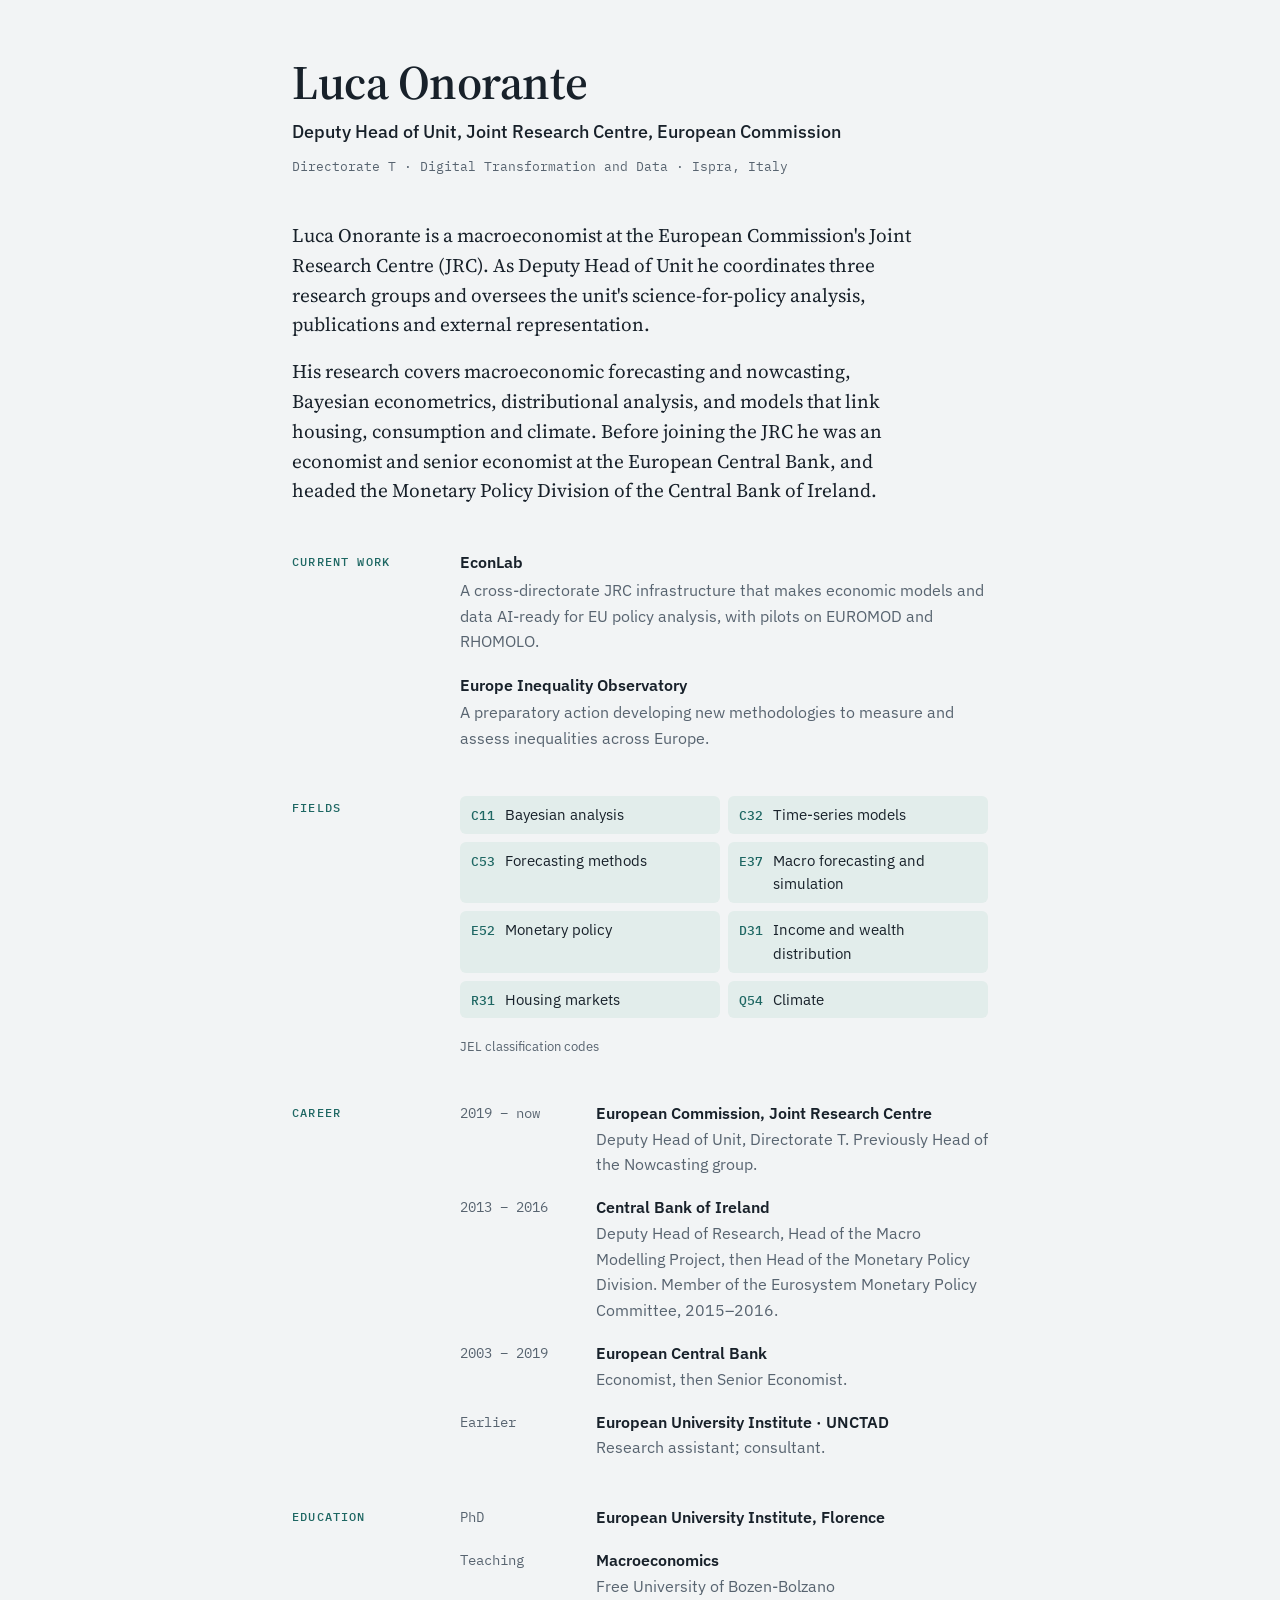
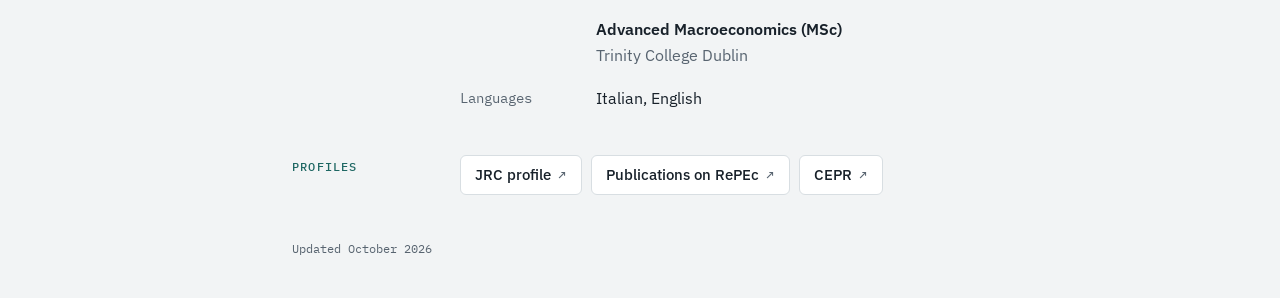
==== index.html @ 040b21ba "Add personal bio page Co-Authored-By: Claude Opus 5.5 <noreply@anthropic.com> Claude-Session: https:" ====
<!doctype html>
<html lang="en">
<head>
<meta charset="utf-8">
<meta name="viewport" content="width=device-width, initial-scale=1, viewport-fit=cover">
<meta name="description" content="Luca Onorante, macroeconomist at the European Commission's Joint Research Centre.">
<style>*,*::before,*::after{box-sizing:border-box}body{margin:0}img{max-width:100%}</style>
<title>Luca Onorante</title>
<link rel="preconnect" href="https://fonts.googleapis.com">
<link rel="preconnect" href="https://fonts.gstatic.com" crossorigin>
<link rel="stylesheet" href="https://fonts.googleapis.com/css2?family=IBM+Plex+Mono:wght@400;500&family=IBM+Plex+Sans:wght@400;500;600&family=Source+Serif+4:opsz,wght@8..60,500;8..60,600&display=swap">
<style>
/* Layout: one centred column read like a CV; section label on the left, content on the right; stacks to one column on phones */
:root {
  --bg: #F2F4F5;
  --surface: #FFFFFF;
  --ink: #18212A;
  --muted: #586470;
  --line: #D8DEE2;
  --accent: #1E6763;
  --chip: #E2EDEB;
  --f-display: "Source Serif 4", Georgia, "Times New Roman", serif;
  --f-body: "IBM Plex Sans", system-ui, -apple-system, "Segoe UI", sans-serif;
  --f-mono: "IBM Plex Mono", ui-monospace, "SFMono-Regular", Menlo, monospace;
}
@media (prefers-color-scheme: dark) {
  :root:not([data-theme="light"]) {
    --bg: #11161B; --surface: #172027; --ink: #E3E8EC; --muted: #9AA6B0;
    --line: #29333C; --accent: #74C2BA; --chip: #1B2D2C; color-scheme: dark;
  }
}
:root[data-theme="dark"] {
  --bg: #11161B; --surface: #172027; --ink: #E3E8EC; --muted: #9AA6B0;
  --line: #29333C; --accent: #74C2BA; --chip: #1B2D2C; color-scheme: dark;
}

body {
  background: var(--bg);
  color: var(--ink);
  font-family: var(--f-body);
  font-size: 16px;
  line-height: 1.6;
}
.wrap {
  max-width: 46rem;
  margin: 0 auto;
  padding-inline: 20px;
  padding-block: 3.5rem 2.5rem;
  display: grid;
  gap: 2.75rem;
}

header { display: grid; gap: 0.6rem; }
h1 {
  font-family: var(--f-display);
  font-weight: 600;
  font-size: clamp(2.2rem, 6vw, 3rem);
  line-height: 1.1;
  letter-spacing: -0.01em;
  margin: 0;
  text-wrap: balance;
}
.role { margin: 0; font-size: 1.1rem; font-weight: 500; }
.meta {
  margin: 0;
  font-family: var(--f-mono);
  font-size: 0.82rem;
  color: var(--muted);
}

.about {
  margin: 0;
  font-family: var(--f-display);
  font-size: 1.2rem;
  line-height: 1.55;
  max-width: 62ch;
}
.about p { margin: 0 0 0.9em; }
.about p:last-child { margin-bottom: 0; }

section {
  display: grid;
  grid-template-columns: 9rem minmax(0, 1fr);
  gap: 1.5rem;
}
h2 {
  margin: 0.2rem 0 0;
  font-family: var(--f-mono);
  font-weight: 500;
  font-size: 0.74rem;
  text-transform: uppercase;
  letter-spacing: 0.1em;
  color: var(--accent);
}
.body { min-width: 0; display: grid; gap: 1.1rem; }

.rows { list-style: none; margin: 0; padding: 0; display: grid; gap: 1.1rem; }
.rows li {
  display: grid;
  grid-template-columns: 7.5rem minmax(0, 1fr);
  gap: 1rem;
}
.when {
  font-family: var(--f-mono);
  font-size: 0.85rem;
  color: var(--muted);
  font-variant-numeric: tabular-nums;
  padding-top: 0.12rem;
}
.what { min-width: 0; }
.what strong { display: block; font-weight: 600; }
.what span { color: var(--muted); }

.project strong { display: block; font-weight: 600; }
.project p { margin: 0.15rem 0 0; color: var(--muted); }

.jel {
  list-style: none; margin: 0; padding: 0;
  display: grid;
  grid-template-columns: repeat(2, minmax(0, 1fr));
  gap: 0.5rem;
}
.jel li {
  display: flex;
  align-items: baseline;
  gap: 0.6rem;
  background: var(--chip);
  border-radius: 6px;
  padding: 0.45rem 0.7rem;
  font-size: 0.92rem;
  min-width: 0;
}
.jel code {
  font-family: var(--f-mono);
  font-size: 0.8rem;
  font-weight: 500;
  color: var(--accent);
}
.note { margin: 0; font-size: 0.82rem; color: var(--muted); }

.links { list-style: none; margin: 0; padding: 0; display: flex; flex-wrap: wrap; gap: 0.6rem; }
.links a {
  display: inline-flex;
  align-items: center;
  gap: 0.4rem;
  padding: 0.45rem 0.85rem;
  border: 1px solid var(--line);
  border-radius: 6px;
  background: var(--surface);
  color: var(--ink);
  text-decoration: none;
  font-weight: 500;
  font-size: 0.92rem;
}
.links a:hover { border-color: var(--accent); color: var(--accent); }
a:focus-visible { outline: 2px solid var(--accent); outline-offset: 2px; }
.links a::after { content: "↗"; font-size: 0.8em; color: var(--muted); }

footer {
  font-family: var(--f-mono);
  font-size: 0.75rem;
  color: var(--muted);
}

@media (max-width: 640px) {
  .wrap { padding-block: 2.5rem 2rem; gap: 2.25rem; }
  section { grid-template-columns: minmax(0, 1fr); gap: 0.75rem; }
  .rows li { grid-template-columns: minmax(0, 1fr); gap: 0.1rem; }
  .jel { grid-template-columns: minmax(0, 1fr); }
  .about { font-size: 1.1rem; }
}
</style>
</head>
<body>

<main class="wrap">
  <header>
    <h1>Luca Onorante</h1>
    <p class="role">Deputy Head of Unit, Joint Research Centre, European Commission</p>
    <p class="meta">Directorate T · Digital Transformation and Data · Ispra, Italy</p>
  </header>

  <div class="about">
    <p>Luca Onorante is a macroeconomist at the European Commission's Joint Research Centre (JRC). As Deputy Head of Unit he coordinates three research groups and oversees the unit's science-for-policy analysis, publications and external representation.</p>
    <p>His research covers macroeconomic forecasting and nowcasting, Bayesian econometrics, distributional analysis, and models that link housing, consumption and climate. Before joining the JRC he was an economist and senior economist at the European Central Bank, and headed the Monetary Policy Division of the Central Bank of Ireland.</p>
  </div>

  <section>
    <h2>Current work</h2>
    <div class="body">
      <div class="project">
        <strong>EconLab</strong>
        <p>A cross-directorate JRC infrastructure that makes economic models and data AI-ready for EU policy analysis, with pilots on EUROMOD and RHOMOLO.</p>
      </div>
      <div class="project">
        <strong>Europe Inequality Observatory</strong>
        <p>A preparatory action developing new methodologies to measure and assess inequalities across Europe.</p>
      </div>
    </div>
  </section>

  <section>
    <h2>Fields</h2>
    <div class="body">
      <ul class="jel">
        <li><code>C11</code> Bayesian analysis</li>
        <li><code>C32</code> Time-series models</li>
        <li><code>C53</code> Forecasting methods</li>
        <li><code>E37</code> Macro forecasting and simulation</li>
        <li><code>E52</code> Monetary policy</li>
        <li><code>D31</code> Income and wealth distribution</li>
        <li><code>R31</code> Housing markets</li>
        <li><code>Q54</code> Climate</li>
      </ul>
      <p class="note">JEL classification codes</p>
    </div>
  </section>

  <section>
    <h2>Career</h2>
    <div class="body">
      <ol class="rows">
        <li>
          <span class="when">2019 – now</span>
          <div class="what"><strong>European Commission, Joint Research Centre</strong><span>Deputy Head of Unit, Directorate T. Previously Head of the Nowcasting group.</span></div>
        </li>
        <li>
          <span class="when">2013 – 2016</span>
          <div class="what"><strong>Central Bank of Ireland</strong><span>Deputy Head of Research, Head of the Macro Modelling Project, then Head of the Monetary Policy Division. Member of the Eurosystem Monetary Policy Committee, 2015–2016.</span></div>
        </li>
        <li>
          <span class="when">2003 – 2019</span>
          <div class="what"><strong>European Central Bank</strong><span>Economist, then Senior Economist.</span></div>
        </li>
        <li>
          <span class="when">Earlier</span>
          <div class="what"><strong>European University Institute · UNCTAD</strong><span>Research assistant; consultant.</span></div>
        </li>
      </ol>
    </div>
  </section>

  <section>
    <h2>Education</h2>
    <div class="body">
      <ol class="rows">
        <li>
          <span class="when">PhD</span>
          <div class="what"><strong>European University Institute, Florence</strong></div>
        </li>
        <li>
          <span class="when">Teaching</span>
          <div class="what"><strong>Macroeconomics</strong><span>Free University of Bozen-Bolzano</span></div>
        </li>
        <li>
          <span class="when"></span>
          <div class="what"><strong>Advanced Macroeconomics (MSc)</strong><span>Trinity College Dublin</span></div>
        </li>
        <li>
          <span class="when">Languages</span>
          <div class="what">Italian, English</div>
        </li>
      </ol>
    </div>
  </section>

  <section>
    <h2>Profiles</h2>
    <div class="body">
      <ul class="links">
        <li><a href="https://joint-research-centre.ec.europa.eu/luca-onorante_en" target="_blank" rel="noopener">JRC profile</a></li>
        <li><a href="https://ideas.repec.org/e/pon21.html" target="_blank" rel="noopener">Publications on RePEc</a></li>
        <li><a href="https://cepr.org/about/people/luca-onorante" target="_blank" rel="noopener">CEPR</a></li>
      </ul>
    </div>
  </section>

  <footer>Updated October 2026</footer>
</main>
</body>
</html>
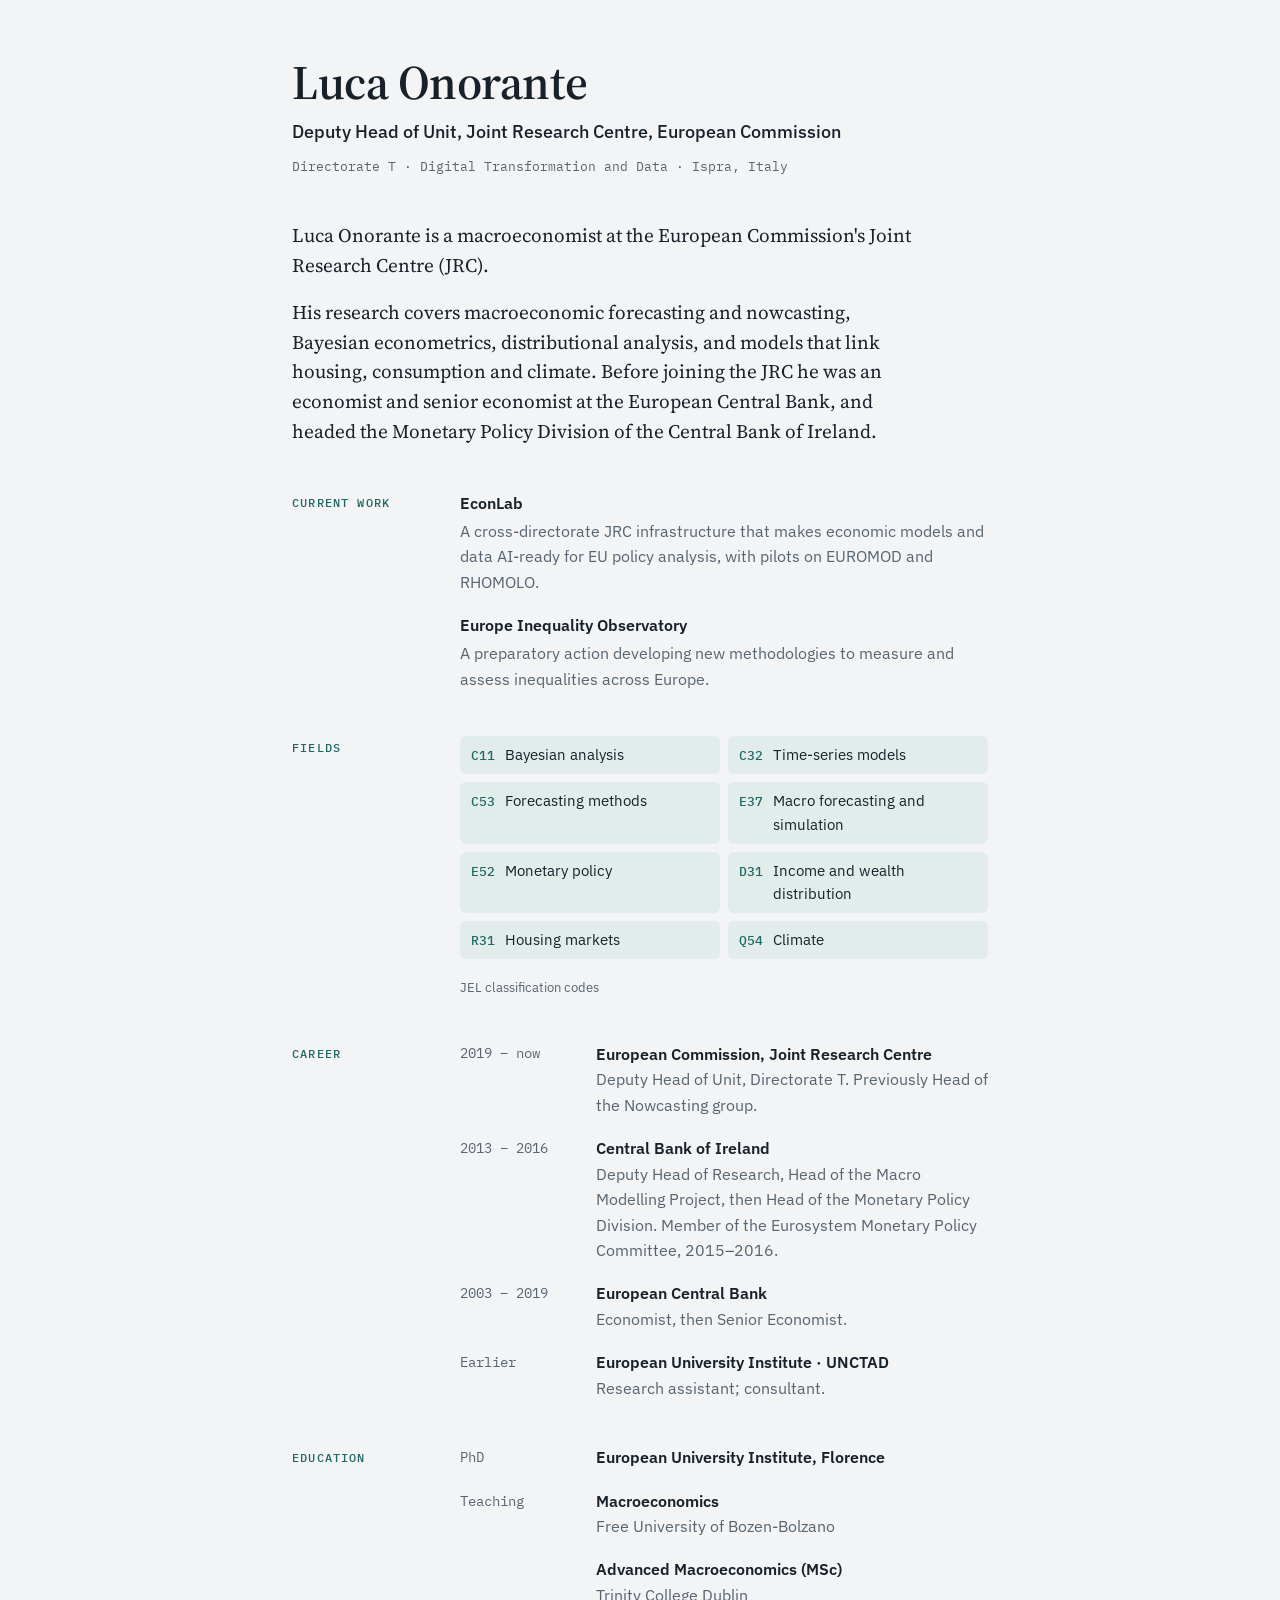
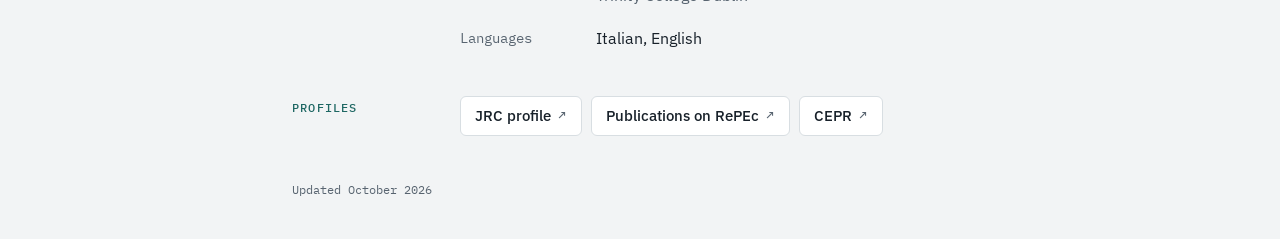
==== commit ee438e8d: "Update biography section for Luca Onorante Shortened the description of Luca Onorante's role." ====
--- a/index.html
+++ b/index.html
@@ -181,7 +181,7 @@
   </header>
 
   <div class="about">
-    <p>Luca Onorante is a macroeconomist at the European Commission's Joint Research Centre (JRC). As Deputy Head of Unit he coordinates three research groups and oversees the unit's science-for-policy analysis, publications and external representation.</p>
+    <p>Luca Onorante is a macroeconomist at the European Commission's Joint Research Centre (JRC). </p>
     <p>His research covers macroeconomic forecasting and nowcasting, Bayesian econometrics, distributional analysis, and models that link housing, consumption and climate. Before joining the JRC he was an economist and senior economist at the European Central Bank, and headed the Monetary Policy Division of the Central Bank of Ireland.</p>
   </div>
 
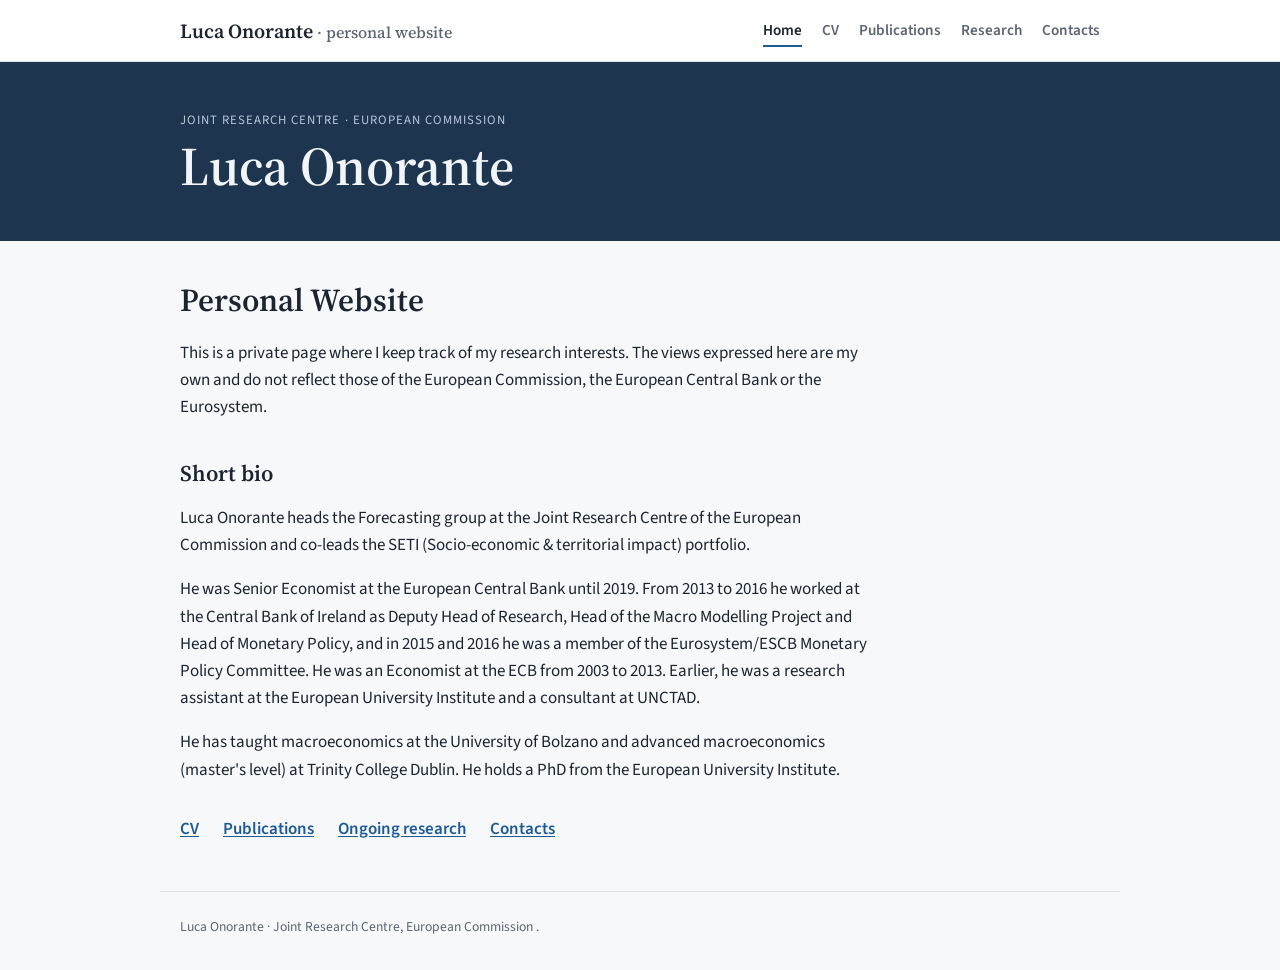
==== commit cdfee53d: "Replace bio page with a copy of the Google Site Home, CV, Publications, Research and Contacts pages " ====
--- a/index.html
+++ b/index.html
@@ -2,280 +2,45 @@
 <html lang="en">
 <head>
 <meta charset="utf-8">
-<meta name="viewport" content="width=device-width, initial-scale=1, viewport-fit=cover">
-<meta name="description" content="Luca Onorante, macroeconomist at the European Commission's Joint Research Centre.">
-<style>*,*::before,*::after{box-sizing:border-box}body{margin:0}img{max-width:100%}</style>
-<title>Luca Onorante</title>
+<meta name="viewport" content="width=device-width, initial-scale=1">
+<title>Luca Onorante - personal website</title>
+<meta name="description" content="Personal website of Luca Onorante, economist at the Joint Research Centre of the European Commission.">
 <link rel="preconnect" href="https://fonts.googleapis.com">
 <link rel="preconnect" href="https://fonts.gstatic.com" crossorigin>
-<link rel="stylesheet" href="https://fonts.googleapis.com/css2?family=IBM+Plex+Mono:wght@400;500&family=IBM+Plex+Sans:wght@400;500;600&family=Source+Serif+4:opsz,wght@8..60,500;8..60,600&display=swap">
-<style>
-/* Layout: one centred column read like a CV; section label on the left, content on the right; stacks to one column on phones */
-:root {
-  --bg: #F2F4F5;
-  --surface: #FFFFFF;
-  --ink: #18212A;
-  --muted: #586470;
-  --line: #D8DEE2;
-  --accent: #1E6763;
-  --chip: #E2EDEB;
-  --f-display: "Source Serif 4", Georgia, "Times New Roman", serif;
-  --f-body: "IBM Plex Sans", system-ui, -apple-system, "Segoe UI", sans-serif;
-  --f-mono: "IBM Plex Mono", ui-monospace, "SFMono-Regular", Menlo, monospace;
-}
-@media (prefers-color-scheme: dark) {
-  :root:not([data-theme="light"]) {
-    --bg: #11161B; --surface: #172027; --ink: #E3E8EC; --muted: #9AA6B0;
-    --line: #29333C; --accent: #74C2BA; --chip: #1B2D2C; color-scheme: dark;
-  }
-}
-:root[data-theme="dark"] {
-  --bg: #11161B; --surface: #172027; --ink: #E3E8EC; --muted: #9AA6B0;
-  --line: #29333C; --accent: #74C2BA; --chip: #1B2D2C; color-scheme: dark;
-}
-
-body {
-  background: var(--bg);
-  color: var(--ink);
-  font-family: var(--f-body);
-  font-size: 16px;
-  line-height: 1.6;
-}
-.wrap {
-  max-width: 46rem;
-  margin: 0 auto;
-  padding-inline: 20px;
-  padding-block: 3.5rem 2.5rem;
-  display: grid;
-  gap: 2.75rem;
-}
-
-header { display: grid; gap: 0.6rem; }
-h1 {
-  font-family: var(--f-display);
-  font-weight: 600;
-  font-size: clamp(2.2rem, 6vw, 3rem);
-  line-height: 1.1;
-  letter-spacing: -0.01em;
-  margin: 0;
-  text-wrap: balance;
-}
-.role { margin: 0; font-size: 1.1rem; font-weight: 500; }
-.meta {
-  margin: 0;
-  font-family: var(--f-mono);
-  font-size: 0.82rem;
-  color: var(--muted);
-}
-
-.about {
-  margin: 0;
-  font-family: var(--f-display);
-  font-size: 1.2rem;
-  line-height: 1.55;
-  max-width: 62ch;
-}
-.about p { margin: 0 0 0.9em; }
-.about p:last-child { margin-bottom: 0; }
-
-section {
-  display: grid;
-  grid-template-columns: 9rem minmax(0, 1fr);
-  gap: 1.5rem;
-}
-h2 {
-  margin: 0.2rem 0 0;
-  font-family: var(--f-mono);
-  font-weight: 500;
-  font-size: 0.74rem;
-  text-transform: uppercase;
-  letter-spacing: 0.1em;
-  color: var(--accent);
-}
-.body { min-width: 0; display: grid; gap: 1.1rem; }
-
-.rows { list-style: none; margin: 0; padding: 0; display: grid; gap: 1.1rem; }
-.rows li {
-  display: grid;
-  grid-template-columns: 7.5rem minmax(0, 1fr);
-  gap: 1rem;
-}
-.when {
-  font-family: var(--f-mono);
-  font-size: 0.85rem;
-  color: var(--muted);
-  font-variant-numeric: tabular-nums;
-  padding-top: 0.12rem;
-}
-.what { min-width: 0; }
-.what strong { display: block; font-weight: 600; }
-.what span { color: var(--muted); }
-
-.project strong { display: block; font-weight: 600; }
-.project p { margin: 0.15rem 0 0; color: var(--muted); }
-
-.jel {
-  list-style: none; margin: 0; padding: 0;
-  display: grid;
-  grid-template-columns: repeat(2, minmax(0, 1fr));
-  gap: 0.5rem;
-}
-.jel li {
-  display: flex;
-  align-items: baseline;
-  gap: 0.6rem;
-  background: var(--chip);
-  border-radius: 6px;
-  padding: 0.45rem 0.7rem;
-  font-size: 0.92rem;
-  min-width: 0;
-}
-.jel code {
-  font-family: var(--f-mono);
-  font-size: 0.8rem;
-  font-weight: 500;
-  color: var(--accent);
-}
-.note { margin: 0; font-size: 0.82rem; color: var(--muted); }
-
-.links { list-style: none; margin: 0; padding: 0; display: flex; flex-wrap: wrap; gap: 0.6rem; }
-.links a {
-  display: inline-flex;
-  align-items: center;
-  gap: 0.4rem;
-  padding: 0.45rem 0.85rem;
-  border: 1px solid var(--line);
-  border-radius: 6px;
-  background: var(--surface);
-  color: var(--ink);
-  text-decoration: none;
-  font-weight: 500;
-  font-size: 0.92rem;
-}
-.links a:hover { border-color: var(--accent); color: var(--accent); }
-a:focus-visible { outline: 2px solid var(--accent); outline-offset: 2px; }
-.links a::after { content: "↗"; font-size: 0.8em; color: var(--muted); }
-
-footer {
-  font-family: var(--f-mono);
-  font-size: 0.75rem;
-  color: var(--muted);
-}
-
-@media (max-width: 640px) {
-  .wrap { padding-block: 2.5rem 2rem; gap: 2.25rem; }
-  section { grid-template-columns: minmax(0, 1fr); gap: 0.75rem; }
-  .rows li { grid-template-columns: minmax(0, 1fr); gap: 0.1rem; }
-  .jel { grid-template-columns: minmax(0, 1fr); }
-  .about { font-size: 1.1rem; }
-}
-</style>
+<link rel="stylesheet" href="https://fonts.googleapis.com/css2?family=Source+Sans+3:wght@400;600&family=Source+Serif+4:opsz,wght@8..60,500;8..60,600&display=swap">
+<link rel="stylesheet" href="/style.css">
 </head>
 <body>
-
-<main class="wrap">
-  <header>
-    <h1>Luca Onorante</h1>
-    <p class="role">Deputy Head of Unit, Joint Research Centre, European Commission</p>
-    <p class="meta">Directorate T · Digital Transformation and Data · Ispra, Italy</p>
-  </header>
-
-  <div class="about">
-    <p>Luca Onorante is a macroeconomist at the European Commission's Joint Research Centre (JRC). </p>
-    <p>His research covers macroeconomic forecasting and nowcasting, Bayesian econometrics, distributional analysis, and models that link housing, consumption and climate. Before joining the JRC he was an economist and senior economist at the European Central Bank, and headed the Monetary Policy Division of the Central Bank of Ireland.</p>
+<a class="skip" href="#main">Skip to main content</a>
+<header class="site-header">
+  <div class="bar">
+    <a class="site-title" href="/">Luca Onorante<span> · personal website</span></a>
+    <nav aria-label="Main">
+<a href="/" aria-current="page">Home</a>
+<a href="/cv/">CV</a>
+<a href="/publications/">Publications</a>
+<a href="/research/">Research</a>
+<a href="/contacts/">Contacts</a>
+    </nav>
   </div>
-
-  <section>
-    <h2>Current work</h2>
-    <div class="body">
-      <div class="project">
-        <strong>EconLab</strong>
-        <p>A cross-directorate JRC infrastructure that makes economic models and data AI-ready for EU policy analysis, with pilots on EUROMOD and RHOMOLO.</p>
-      </div>
-      <div class="project">
-        <strong>Europe Inequality Observatory</strong>
-        <p>A preparatory action developing new methodologies to measure and assess inequalities across Europe.</p>
-      </div>
-    </div>
-  </section>
-
-  <section>
-    <h2>Fields</h2>
-    <div class="body">
-      <ul class="jel">
-        <li><code>C11</code> Bayesian analysis</li>
-        <li><code>C32</code> Time-series models</li>
-        <li><code>C53</code> Forecasting methods</li>
-        <li><code>E37</code> Macro forecasting and simulation</li>
-        <li><code>E52</code> Monetary policy</li>
-        <li><code>D31</code> Income and wealth distribution</li>
-        <li><code>R31</code> Housing markets</li>
-        <li><code>Q54</code> Climate</li>
-      </ul>
-      <p class="note">JEL classification codes</p>
-    </div>
-  </section>
-
-  <section>
-    <h2>Career</h2>
-    <div class="body">
-      <ol class="rows">
-        <li>
-          <span class="when">2019 – now</span>
-          <div class="what"><strong>European Commission, Joint Research Centre</strong><span>Deputy Head of Unit, Directorate T. Previously Head of the Nowcasting group.</span></div>
-        </li>
-        <li>
-          <span class="when">2013 – 2016</span>
-          <div class="what"><strong>Central Bank of Ireland</strong><span>Deputy Head of Research, Head of the Macro Modelling Project, then Head of the Monetary Policy Division. Member of the Eurosystem Monetary Policy Committee, 2015–2016.</span></div>
-        </li>
-        <li>
-          <span class="when">2003 – 2019</span>
-          <div class="what"><strong>European Central Bank</strong><span>Economist, then Senior Economist.</span></div>
-        </li>
-        <li>
-          <span class="when">Earlier</span>
-          <div class="what"><strong>European University Institute · UNCTAD</strong><span>Research assistant; consultant.</span></div>
-        </li>
-      </ol>
-    </div>
-  </section>
-
-  <section>
-    <h2>Education</h2>
-    <div class="body">
-      <ol class="rows">
-        <li>
-          <span class="when">PhD</span>
-          <div class="what"><strong>European University Institute, Florence</strong></div>
-        </li>
-        <li>
-          <span class="when">Teaching</span>
-          <div class="what"><strong>Macroeconomics</strong><span>Free University of Bozen-Bolzano</span></div>
-        </li>
-        <li>
-          <span class="when"></span>
-          <div class="what"><strong>Advanced Macroeconomics (MSc)</strong><span>Trinity College Dublin</span></div>
-        </li>
-        <li>
-          <span class="when">Languages</span>
-          <div class="what">Italian, English</div>
-        </li>
-      </ol>
-    </div>
-  </section>
-
-  <section>
-    <h2>Profiles</h2>
-    <div class="body">
-      <ul class="links">
-        <li><a href="https://joint-research-centre.ec.europa.eu/luca-onorante_en" target="_blank" rel="noopener">JRC profile</a></li>
-        <li><a href="https://ideas.repec.org/e/pon21.html" target="_blank" rel="noopener">Publications on RePEc</a></li>
-        <li><a href="https://cepr.org/about/people/luca-onorante" target="_blank" rel="noopener">CEPR</a></li>
-      </ul>
-    </div>
-  </section>
-
-  <footer>Updated October 2026</footer>
+</header>
+<div class="banner" role="presentation"><div class="banner-inner"><p class="banner-kicker">Joint Research Centre · European Commission</p><p class="banner-name">Luca Onorante</p></div></div>
+<main id="main" class="content">
+<h1>Personal Website</h1>
+<p>This is a private page where I keep track of my research interests. The views expressed here are my own and do not reflect those of the European Commission, the European Central Bank or the Eurosystem.</p>
+<h2>Short bio</h2>
+<p>Luca Onorante heads the Forecasting group at the Joint Research Centre of the European Commission and co-leads the SETI (Socio-economic &amp; territorial impact) portfolio.</p>
+<p>He was Senior Economist at the European Central Bank until 2019. From 2013 to 2016 he worked at the Central Bank of Ireland as Deputy Head of Research, Head of the Macro Modelling Project and Head of Monetary Policy, and in 2015 and 2016 he was a member of the Eurosystem/ESCB Monetary Policy Committee. He was an Economist at the ECB from 2003 to 2013. Earlier, he was a research assistant at the European University Institute and a consultant at UNCTAD.</p>
+<p>He has taught macroeconomics at the University of Bolzano and advanced macroeconomics (master's level) at Trinity College Dublin. He holds a PhD from the European University Institute.</p>
+<ul class="pagelinks">
+<li><a href="/cv/">CV</a></li>
+<li><a href="/publications/">Publications</a></li>
+<li><a href="/research/">Ongoing research</a></li>
+<li><a href="/contacts/">Contacts</a></li>
+</ul>
 </main>
+<footer class="site-footer">
+  <p>Luca Onorante · Joint Research Centre, European Commission <a class="dot" href="https://sites.google.com/view/julialeblanc">.</a></p>
+</footer>
 </body>
 </html>
--- a/style.css
+++ b/style.css
@@ -0,0 +1,194 @@
+/* Layout: header bar with name and tabs, a name band on Home, one reading column below */
+:root {
+  --bg: #F7F8FA;
+  --surface: #FFFFFF;
+  --ink: #1B2430;
+  --muted: #5B6573;
+  --line: #DCE1E7;
+  --link: #1D5A96;
+  --band: #1E3550;
+  --band-ink: #F2F5F8;
+  --band-muted: #B8C6D6;
+  --f-display: "Source Serif 4", Georgia, "Times New Roman", serif;
+  --f-body: "Source Sans 3", system-ui, -apple-system, "Segoe UI", Roboto, sans-serif;
+}
+@media (prefers-color-scheme: dark) {
+  :root {
+    --bg: #10151B;
+    --surface: #161D25;
+    --ink: #E4E8ED;
+    --muted: #9AA5B2;
+    --line: #29333E;
+    --link: #8CB8E6;
+    --band: #172A40;
+    --band-ink: #EEF2F6;
+    --band-muted: #A3B4C7;
+    color-scheme: dark;
+  }
+}
+
+*, *::before, *::after { box-sizing: border-box; }
+html { -webkit-text-size-adjust: 100%; }
+body {
+  margin: 0;
+  background: var(--bg);
+  color: var(--ink);
+  font-family: var(--f-body);
+  font-size: 17px;
+  line-height: 1.6;
+}
+img, iframe { max-width: 100%; }
+a { color: var(--link); text-underline-offset: 2px; }
+a:focus-visible { outline: 2px solid var(--link); outline-offset: 2px; border-radius: 2px; }
+
+.skip {
+  position: absolute; left: -9999px; top: 0;
+  background: var(--surface); padding: 0.5rem 1rem;
+}
+.skip:focus { left: 1rem; z-index: 10; }
+
+/* Header */
+.site-header {
+  background: var(--surface);
+  border-bottom: 1px solid var(--line);
+}
+.bar {
+  max-width: 60rem;
+  margin: 0 auto;
+  padding-inline: 20px;
+  padding-block: 0.9rem;
+  display: flex;
+  flex-wrap: wrap;
+  align-items: center;
+  justify-content: space-between;
+  gap: 0.75rem 2rem;
+}
+.site-title {
+  font-family: var(--f-display);
+  font-weight: 600;
+  font-size: 1.25rem;
+  color: var(--ink);
+  text-decoration: none;
+}
+.site-title span { font-weight: 500; color: var(--muted); font-size: 1rem; }
+nav { display: flex; flex-wrap: wrap; gap: 0.25rem 1.25rem; }
+nav a {
+  color: var(--muted);
+  text-decoration: none;
+  font-weight: 600;
+  font-size: 0.95rem;
+  padding-block: 0.2rem;
+  border-bottom: 2px solid transparent;
+}
+nav a:hover { color: var(--ink); }
+nav a[aria-current="page"] { color: var(--ink); border-bottom-color: var(--link); }
+
+/* Home band */
+.banner { background: var(--band); color: var(--band-ink); }
+.banner-inner {
+  max-width: 60rem;
+  margin: 0 auto;
+  padding-inline: 20px;
+  padding-block: 3rem 2.75rem;
+}
+.banner-kicker {
+  margin: 0 0 0.4rem;
+  font-size: 0.8rem;
+  letter-spacing: 0.08em;
+  text-transform: uppercase;
+  color: var(--band-muted);
+}
+.banner-name {
+  margin: 0;
+  font-family: var(--f-display);
+  font-weight: 600;
+  font-size: clamp(2.2rem, 7vw, 3.4rem);
+  line-height: 1.1;
+}
+
+/* Content */
+.content {
+  max-width: 60rem;
+  margin: 0 auto;
+  padding-inline: 20px;
+  padding-block: 2.5rem 3rem;
+}
+.content > p, .content > ul, .content > h2 { max-width: 44rem; }
+h1, h2 {
+  font-family: var(--f-display);
+  font-weight: 600;
+  line-height: 1.2;
+  text-wrap: balance;
+}
+h1 { font-size: 2rem; margin: 0 0 1.25rem; }
+h2 { font-size: 1.4rem; margin: 2.5rem 0 1rem; }
+.lede { margin: -0.5rem 0 1.5rem; font-size: 0.95rem; }
+
+.pagelinks {
+  list-style: none;
+  padding: 0;
+  margin: 2rem 0 0;
+  display: flex;
+  flex-wrap: wrap;
+  gap: 0.5rem 1.5rem;
+}
+.pagelinks a { font-weight: 600; }
+
+/* Publication lists */
+.pubs {
+  margin: 0;
+  padding-left: 2.2rem;
+  display: grid;
+  gap: 1.1rem;
+  max-width: 50rem;
+}
+.pubs > li { padding-left: 0.3rem; }
+.pubs > li::marker { color: var(--muted); font-variant-numeric: tabular-nums; }
+.pubs a { text-decoration-color: color-mix(in srgb, var(--link) 40%, transparent); }
+.pubs a:hover { text-decoration-color: var(--link); }
+.versions { margin-top: 0.35rem; font-size: 0.9rem; color: var(--muted); }
+.versions > span { font-weight: 600; }
+.versions ul { margin: 0.2rem 0 0; padding-left: 1.2rem; display: grid; gap: 0.2rem; }
+
+/* Embeds */
+.embed {
+  border: 1px solid var(--line);
+  border-radius: 6px;
+  overflow: hidden;
+  background: var(--surface);
+}
+.embed iframe { display: block; width: 100%; border: 0; }
+.embed.pdf iframe { height: min(80vh, 900px); }
+.embed.map iframe { height: 320px; }
+.file { margin-top: 0.75rem; font-size: 0.95rem; }
+
+/* Contacts */
+.contact {
+  display: grid;
+  grid-template-columns: minmax(0, 18rem) minmax(0, 1fr);
+  gap: 2rem;
+  align-items: start;
+}
+address { font-style: normal; display: grid; gap: 0.15rem; }
+address strong { font-family: var(--f-display); font-size: 1.2rem; margin-bottom: 0.3rem; }
+.tel { font-variant-numeric: tabular-nums; }
+
+/* Footer */
+.site-footer {
+  border-top: 1px solid var(--line);
+  max-width: 60rem;
+  margin: 0 auto;
+  padding-inline: 20px;
+  padding-block: 1.5rem 2rem;
+  font-size: 0.85rem;
+  color: var(--muted);
+}
+.site-footer p { margin: 0; }
+.dot { color: inherit; text-decoration: none; }
+
+@media (max-width: 640px) {
+  body { font-size: 16px; }
+  h1 { font-size: 1.7rem; }
+  .contact { grid-template-columns: minmax(0, 1fr); gap: 1.25rem; }
+  .pubs { padding-left: 1.6rem; }
+}
